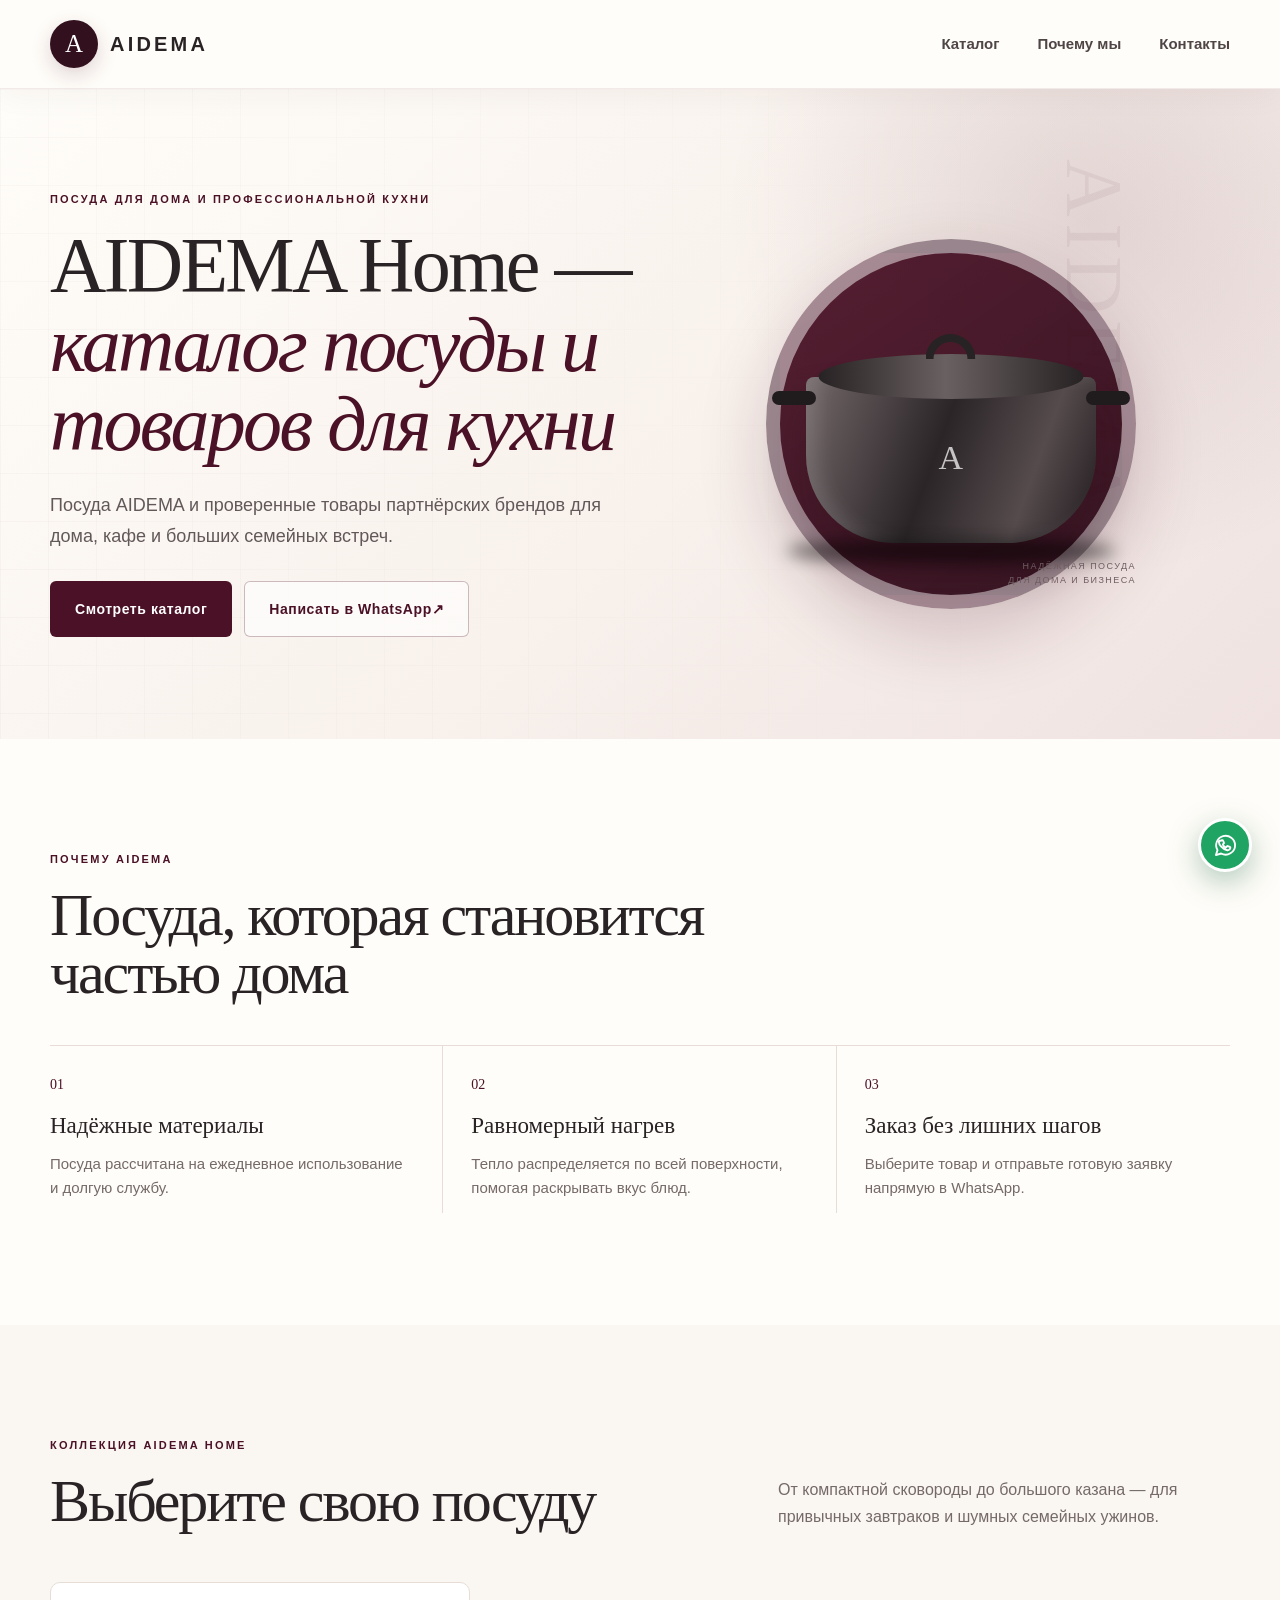
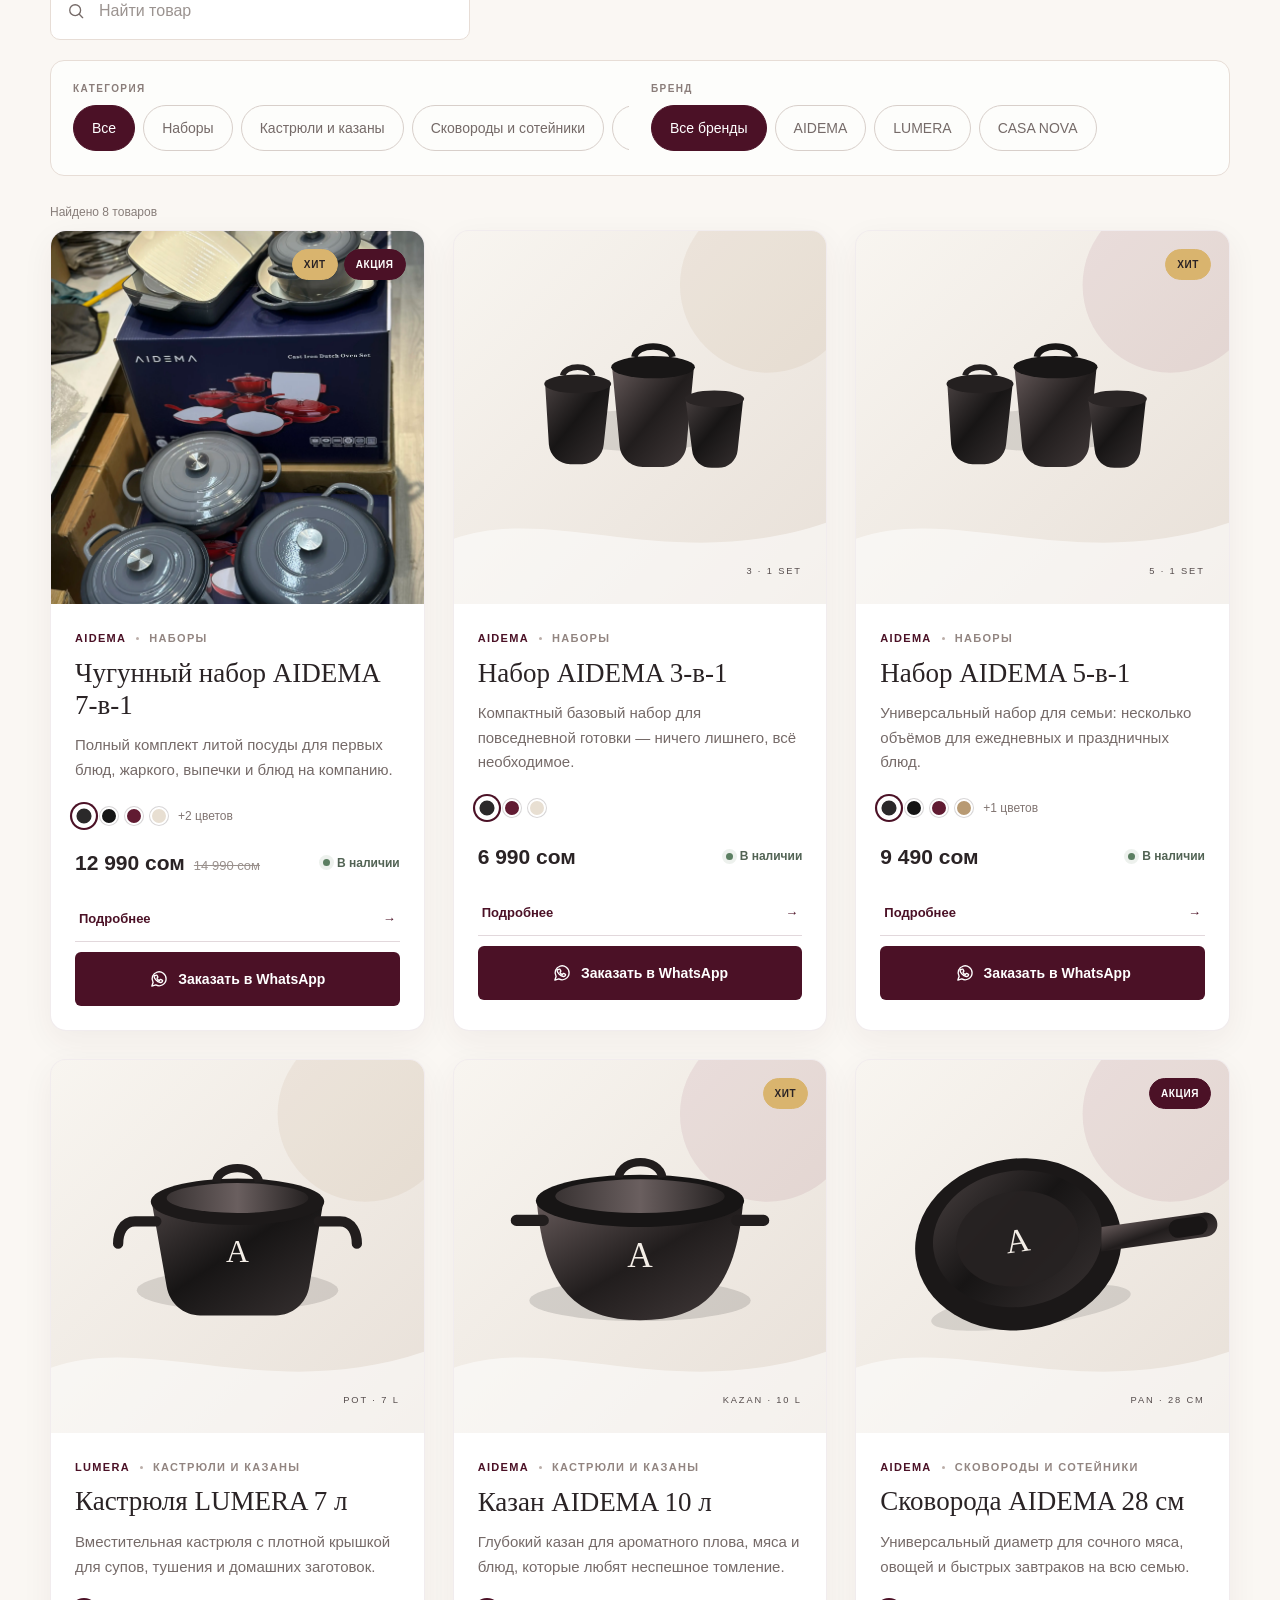
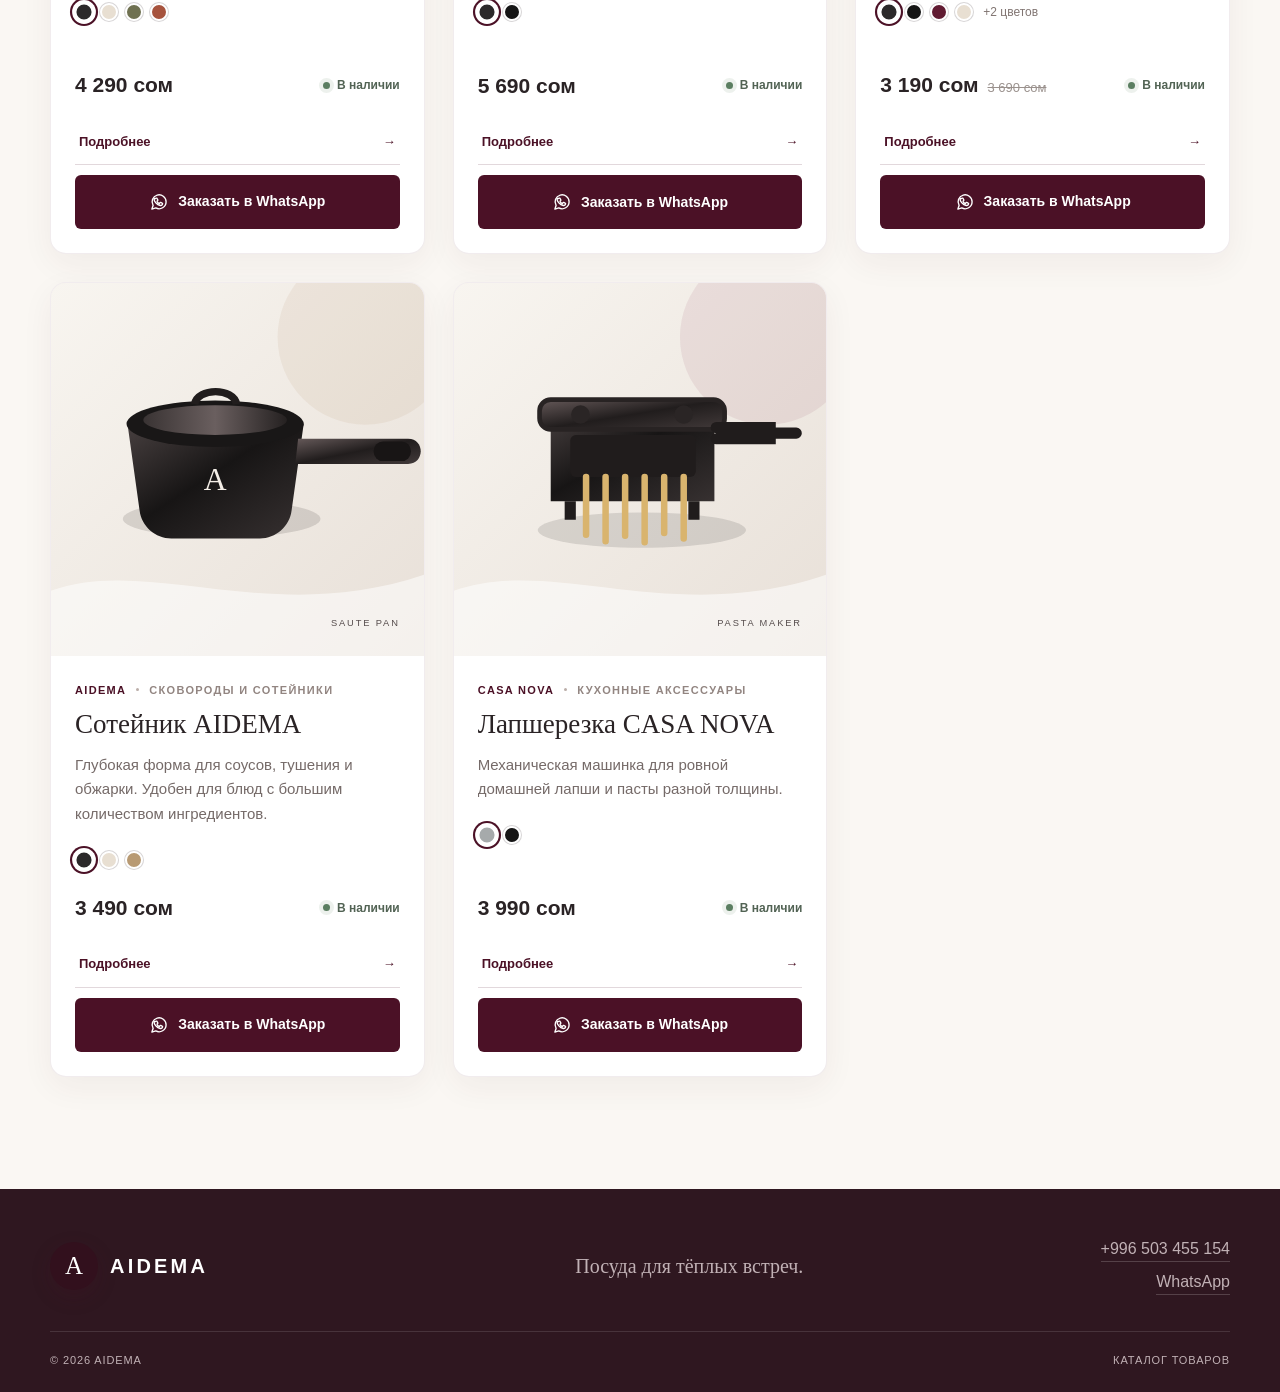
==== index.html @ 8fff705a "Initial Aidema catalog" ====
<!DOCTYPE html>
<html lang="ru">
<head>
  <meta charset="UTF-8">
  <meta name="viewport" content="width=device-width, initial-scale=1.0">
  <meta name="description" content="AIDEMA Home — каталог посуды AIDEMA и проверенных товаров партнёрских брендов для дома и кафе.">
  <meta name="theme-color" content="#fffaf6">
  <title>AIDEMA Home — каталог посуды и товаров для кухни</title>
  <link rel="stylesheet" href="style.css">
  <script src="products.js" defer></script>
  <script src="product-service.js" defer></script>
  <script src="script.js" defer></script>
</head>
<body>
  <a class="skip-link" href="#catalog">Перейти к каталогу</a>

  <header class="site-header">
    <div class="container header-inner">
      <a class="brand" href="#top" aria-label="AIDEMA — на главную">
        <span class="brand-mark">A</span>
        <span class="brand-name">AIDEMA</span>
      </a>

      <nav class="main-nav" aria-label="Основная навигация">
        <a href="#catalog">Каталог</a>
        <a href="#advantages">Почему мы</a>
        <a href="#contacts">Контакты</a>
      </nav>

    </div>
  </header>

  <main id="top">
    <section class="hero" aria-labelledby="hero-title">
      <div class="container hero-inner">
        <div class="hero-copy">
          <p class="eyebrow">Посуда для дома и профессиональной кухни</p>
          <h1 id="hero-title">AIDEMA Home — <em>каталог посуды и товаров для кухни</em></h1>
          <p class="hero-text">Посуда AIDEMA и проверенные товары партнёрских брендов для дома, кафе и больших семейных встреч.</p>
          <div class="hero-actions">
            <a class="button button-primary" href="#catalog">Смотреть каталог</a>
            <a class="button button-ghost" data-general-whatsapp href="#">Написать в WhatsApp <span aria-hidden="true">↗</span></a>
          </div>
        </div>

        <div class="hero-visual" aria-hidden="true">
          <span class="hero-monogram">AIDEMA</span>
          <div class="hero-lid"><span></span></div>
          <div class="hero-pot">
            <span class="hero-pot-mark">A</span>
          </div>
          <div class="hero-shadow"></div>
          <p>Надёжная посуда<br>для дома и бизнеса</p>
        </div>
      </div>
    </section>

    <section class="advantages" id="advantages" aria-labelledby="advantages-title">
      <div class="container">
        <div class="section-intro advantages-intro">
          <p class="eyebrow eyebrow-dark">Почему AIDEMA</p>
          <h2 id="advantages-title">Посуда, которая становится частью дома</h2>
        </div>

        <div class="advantages-grid">
          <article class="advantage-card">
            <span class="advantage-number">01</span>
            <div>
              <h3>Надёжные материалы</h3>
              <p>Посуда рассчитана на ежедневное использование и долгую службу.</p>
            </div>
          </article>
          <article class="advantage-card">
            <span class="advantage-number">02</span>
            <div>
              <h3>Равномерный нагрев</h3>
              <p>Тепло распределяется по всей поверхности, помогая раскрывать вкус блюд.</p>
            </div>
          </article>
          <article class="advantage-card">
            <span class="advantage-number">03</span>
            <div>
              <h3>Заказ без лишних шагов</h3>
              <p>Выберите товар и отправьте готовую заявку напрямую в WhatsApp.</p>
            </div>
          </article>
        </div>
      </div>
    </section>

    <section class="catalog-section" id="catalog" aria-labelledby="catalog-title">
      <div class="container">
        <div class="catalog-heading">
          <div class="section-intro">
            <p class="eyebrow eyebrow-dark">Коллекция AIDEMA Home</p>
            <h2 id="catalog-title">Выберите свою посуду</h2>
          </div>
          <p class="catalog-lead">От компактной сковороды до большого казана — для привычных завтраков и шумных семейных ужинов.</p>
        </div>

        <div class="catalog-controls">
          <label class="search-box" for="product-search">
            <svg viewBox="0 0 24 24" aria-hidden="true">
              <circle cx="11" cy="11" r="6.5"></circle>
              <path d="m16 16 4 4"></path>
            </svg>
            <input id="product-search" type="search" placeholder="Найти товар" autocomplete="off">
          </label>

          <div class="filters-panel" id="filters-panel" data-filter-panel>
            <div class="filter-group">
              <p class="filter-label">Категория</p>
              <div class="category-filters" id="category-filters" aria-label="Фильтр по категории">
                <button class="filter-button is-active" type="button" data-category="all" aria-pressed="true">Все</button>
              </div>
            </div>
            <div class="filter-group">
              <p class="filter-label">Бренд</p>
              <div class="category-filters brand-filters" id="brand-filters" aria-label="Фильтр по бренду">
                <button class="filter-button is-active" type="button" data-brand="all" aria-pressed="true">Все бренды</button>
              </div>
            </div>
          </div>
        </div>

        <div class="catalog-meta">
          <p id="catalog-status" aria-live="polite">Загружаем каталог…</p>
        </div>

        <div class="products-grid" id="products-grid"></div>

        <div class="empty-state" id="empty-state" hidden>
          <span aria-hidden="true">A</span>
          <h3>Ничего не нашли</h3>
          <p>Попробуйте изменить запрос, категорию или выбранный бренд.</p>
          <button class="button button-secondary" id="reset-filters" type="button">Сбросить фильтры</button>
        </div>
      </div>
    </section>

  </main>

  <dialog class="product-dialog" id="product-dialog" aria-labelledby="dialog-product-title">
    <div class="dialog-shell">
      <button class="dialog-close" type="button" data-close-dialog aria-label="Закрыть подробную информацию">
        <span aria-hidden="true">×</span>
      </button>
      <div id="dialog-content"></div>
    </div>
  </dialog>

  <footer class="site-footer" id="contacts">
    <div class="container footer-inner">
      <a class="brand brand-footer" href="#top" aria-label="AIDEMA — наверх">
        <span class="brand-mark">A</span>
        <span class="brand-name">AIDEMA</span>
      </a>
      <p>Посуда для тёплых встреч.</p>
      <div class="footer-contacts">
        <a href="tel:+996503455154">+996 503 455 154</a>
        <a data-general-whatsapp href="#">WhatsApp</a>
      </div>
    </div>
    <div class="container footer-bottom">
      <p>© <span id="current-year"></span> AIDEMA</p>
      <p>Каталог товаров</p>
    </div>
  </footer>

  <a class="floating-whatsapp" data-general-whatsapp href="#" aria-label="Написать AIDEMA в WhatsApp">
    <svg viewBox="0 0 24 24" aria-hidden="true">
      <path d="M20.5 11.7a8.4 8.4 0 0 1-12.4 7.4L3.5 20.5l1.4-4.4A8.4 8.4 0 1 1 20.5 11.7Z"></path>
      <path d="M8.1 7.8c.2-.5.4-.5.7-.5h.5c.2 0 .4.1.5.4l.8 1.8c.1.3 0 .5-.2.7l-.6.7c-.2.2-.1.4 0 .6.5.9 1.2 1.7 2.1 2.2.2.1.4.2.6 0l.8-1c.2-.2.4-.3.7-.2l1.8.8c.3.1.5.2.5.4 0 .2-.1 1.2-.7 1.8-.5.5-1.3.8-2 .7-.5-.1-3.3-.8-5.4-3.2-1.7-1.9-2.1-3.6-2.1-4.2 0-.5.2-.8.4-1Z"></path>
    </svg>
  </a>
</body>
</html>
---- style.css ----
:root {
  --wine: #4b1126;
  --wine-dark: #32101d;
  --ink: #2a2325;
  --muted: #756a68;
  --cream: #f7f2ed;
  --paper: #fffdf9;
  --line: #e7ddd6;
  --white: #ffffff;
  --whatsapp: #1fa463;
  --container: 1180px;
  --shadow: 0 24px 64px rgba(65, 32, 39, 0.12);
}

*,
*::before,
*::after {
  box-sizing: border-box;
}

html {
  scroll-behavior: smooth;
  scroll-padding-top: 82px;
}

body {
  margin: 0;
  color: var(--ink);
  background: var(--paper);
  font-family: Arial, Helvetica, sans-serif;
  font-size: 16px;
  line-height: 1.5;
  -webkit-font-smoothing: antialiased;
}

body,
button,
input {
  font-family: Arial, Helvetica, sans-serif;
}

img {
  display: block;
  max-width: 100%;
}

a {
  color: inherit;
  text-decoration: none;
}

button,
input {
  font: inherit;
}

button,
a {
  -webkit-tap-highlight-color: transparent;
}

button:focus-visible,
a:focus-visible,
input:focus-visible {
  outline: 3px solid rgba(111, 24, 49, 0.3);
  outline-offset: 3px;
}

.container {
  width: calc(100% - 36px);
  max-width: var(--container);
  margin-inline: auto;
}

.skip-link {
  position: fixed;
  top: 8px;
  left: 8px;
  z-index: 1000;
  padding: 10px 14px;
  color: var(--white);
  background: var(--wine);
  border-radius: 6px;
  transform: translateY(-150%);
  transition: transform 0.2s ease;
}

.skip-link:focus {
  transform: translateY(0);
}

.site-header {
  position: sticky;
  top: 0;
  z-index: 50;
  background: rgba(255, 253, 249, 0.96);
  border-bottom: 1px solid rgba(75, 17, 38, 0.08);
  box-shadow: 0 8px 30px rgba(61, 31, 38, 0.04);
  backdrop-filter: blur(18px);
}

.header-inner {
  display: flex;
  align-items: center;
  justify-content: space-between;
  min-height: 76px;
  gap: 18px;
}

.brand {
  display: inline-flex;
  align-items: center;
  gap: 12px;
  font-weight: 700;
  letter-spacing: 0.2em;
}

.brand-mark {
  display: grid;
  width: 42px;
  height: 42px;
  place-items: center;
  color: var(--white);
  background: var(--wine-dark);
  border-radius: 50%;
  font-family: Georgia, "Times New Roman", serif;
  font-size: 22px;
  font-weight: 400;
  letter-spacing: 0;
  box-shadow: 0 7px 20px rgba(75, 17, 38, 0.18);
}

.brand-name {
  font-size: 17px;
}

.main-nav {
  display: none;
}

.hero {
  position: relative;
  overflow: hidden;
  color: var(--ink);
  background:
    radial-gradient(circle at 85% 20%, rgba(75, 17, 38, 0.12), transparent 30%),
    linear-gradient(135deg, #fffdf9 0%, #f8f1ec 55%, #efe2e1 100%);
}

.hero::before {
  position: absolute;
  inset: 0;
  content: "";
  background-image: linear-gradient(rgba(75, 17, 38, 0.025) 1px, transparent 1px), linear-gradient(90deg, rgba(75, 17, 38, 0.025) 1px, transparent 1px);
  background-size: 48px 48px;
  mask-image: linear-gradient(to right, #000, transparent 82%);
}

.hero-inner {
  position: relative;
  display: grid;
  min-height: 640px;
  padding-top: 64px;
  padding-bottom: 52px;
}

.hero-copy {
  position: relative;
  z-index: 2;
}

.eyebrow {
  margin: 0 0 18px;
  color: var(--wine);
  font-size: 11px;
  font-weight: 700;
  letter-spacing: 0.2em;
  text-transform: uppercase;
}

.eyebrow-dark {
  color: var(--wine);
}

.hero h1,
.section-intro h2,
.product-dialog h2 {
  margin: 0;
  font-family: Georgia, "Times New Roman", serif;
  font-weight: 400;
  letter-spacing: -0.035em;
  line-height: 0.98;
}

.hero h1 {
  max-width: 680px;
  font-size: clamp(46px, 12vw, 78px);
  line-height: 1.02;
}

.hero h1 em {
  color: var(--wine);
  font-weight: 400;
}

.hero-text {
  max-width: 590px;
  margin: 26px 0 30px;
  color: #62585a;
  font-size: 18px;
  line-height: 1.7;
}

.hero-actions {
  display: flex;
  flex-wrap: wrap;
  align-items: center;
  gap: 12px;
}

.button {
  display: inline-flex;
  min-height: 56px;
  align-items: center;
  justify-content: center;
  padding: 15px 24px;
  border: 1px solid transparent;
  border-radius: 6px;
  cursor: pointer;
  font-size: 14px;
  font-weight: 700;
  letter-spacing: 0.04em;
  transition: transform 0.2s ease, background-color 0.2s ease, border-color 0.2s ease;
}

.button:hover {
  transform: translateY(-2px);
}

.button-primary {
  color: var(--white);
  background: var(--wine);
}

.button-primary:hover {
  background: var(--wine-dark);
}

.button-ghost {
  color: var(--wine);
  background: rgba(255, 255, 255, 0.62);
  border-color: rgba(75, 17, 38, 0.28);
}

.button-ghost:hover {
  color: var(--white);
  background: var(--wine);
  border-color: var(--wine);
}

.hero-actions .button {
  width: 100%;
}

.hero-visual {
  position: relative;
  align-self: end;
  width: min(100%, 370px);
  height: 240px;
  margin: 28px auto 0;
}

.hero-visual::before {
  position: absolute;
  left: 50%;
  bottom: 0;
  width: 310px;
  height: 310px;
  content: "";
  background: linear-gradient(145deg, rgba(75, 17, 38, 0.94), rgba(50, 16, 29, 0.98));
  border: 14px solid rgba(255, 255, 255, 0.48);
  border-radius: 50%;
  box-shadow: 0 28px 70px rgba(75, 17, 38, 0.19);
  transform: translateX(-50%);
}

.hero-monogram {
  position: absolute;
  right: -18px;
  top: -60px;
  color: rgba(75, 17, 38, 0.055);
  font-family: Georgia, "Times New Roman", serif;
  font-size: 80px;
  letter-spacing: 0.08em;
  writing-mode: vertical-rl;
}

.hero-pot {
  position: absolute;
  left: 50%;
  bottom: 28px;
  width: 228px;
  height: 128px;
  border-radius: 8px 8px 88px 88px;
  background: linear-gradient(110deg, #73686a, #2b2527 45%, #554b4d 75%, #211b1d);
  box-shadow: inset 12px 0 18px rgba(255, 255, 255, 0.1), 0 28px 42px rgba(50, 16, 29, 0.32);
  transform: translateX(-50%);
}

.hero-pot::before,
.hero-pot::after {
  position: absolute;
  top: 14px;
  width: 44px;
  height: 14px;
  content: "";
  background: #201c1d;
  border-radius: 7px;
}

.hero-pot::before {
  left: -34px;
}

.hero-pot::after {
  right: -34px;
}

.hero-pot-mark {
  position: absolute;
  left: 50%;
  top: 48%;
  color: rgba(255, 255, 255, 0.72);
  font-family: Georgia, "Times New Roman", serif;
  font-size: 34px;
  transform: translate(-50%, -50%);
}

.hero-lid {
  position: absolute;
  left: 50%;
  bottom: 147px;
  z-index: 2;
  width: 208px;
  height: 35px;
  background: linear-gradient(90deg, #272223, #696061 48%, #272223);
  border-radius: 50%;
  transform: translateX(-50%);
}

.hero-lid span {
  position: absolute;
  left: 50%;
  top: -20px;
  width: 50px;
  height: 25px;
  border: 8px solid #272223;
  border-bottom: 0;
  border-radius: 25px 25px 0 0;
  transform: translateX(-50%);
}

.hero-shadow {
  position: absolute;
  left: 50%;
  bottom: 12px;
  width: 270px;
  height: 26px;
  background: rgba(0, 0, 0, 0.5);
  border-radius: 50%;
  filter: blur(8px);
  transform: translateX(-50%);
}

.hero-visual p {
  position: absolute;
  right: 0;
  bottom: 0;
  z-index: 2;
  margin: 0;
  color: #6f5d62;
  font-size: 9px;
  letter-spacing: 0.16em;
  text-align: right;
  text-transform: uppercase;
}

.advantages,
.catalog-section {
  padding: 84px 0;
}

.advantages {
  background: var(--paper);
}

.section-intro h2 {
  max-width: 720px;
  font-size: clamp(36px, 9vw, 60px);
}

.advantages-intro {
  margin-bottom: 42px;
}

.advantages-grid {
  display: grid;
  border-top: 1px solid var(--line);
}

.advantage-card {
  display: grid;
  grid-template-columns: 48px 1fr;
  gap: 14px;
  padding: 30px 0;
  border-bottom: 1px solid var(--line);
}

.advantage-number {
  color: var(--wine);
  font-family: Georgia, "Times New Roman", serif;
  font-size: 14px;
}

.advantage-card h3 {
  margin: 0 0 8px;
  font-family: Georgia, "Times New Roman", serif;
  font-size: 23px;
  font-weight: 400;
}

.advantage-card p {
  margin: 0;
  color: var(--muted);
  font-size: 15px;
  line-height: 1.65;
}

.catalog-section {
  background: #faf7f3;
}

.catalog-heading {
  display: grid;
  gap: 22px;
  margin-bottom: 36px;
}

.catalog-lead {
  max-width: 500px;
  margin: 0;
  color: var(--muted);
  line-height: 1.7;
}

.catalog-controls {
  display: grid;
  gap: 20px;
  margin-bottom: 22px;
}

.filters-panel {
  display: grid;
  gap: 16px;
  padding: 18px;
  background: rgba(255, 255, 255, 0.72);
  border: 1px solid var(--line);
  border-radius: 14px;
}

.filter-group {
  min-width: 0;
}

.filter-label {
  margin: 0 0 9px;
  color: #8a7d7a;
  font-size: 10px;
  font-weight: 700;
  letter-spacing: 0.14em;
  text-transform: uppercase;
}

.search-box {
  position: relative;
  display: block;
  max-width: 420px;
}

.search-box svg {
  position: absolute;
  left: 16px;
  top: 50%;
  width: 20px;
  height: 20px;
  fill: none;
  stroke: var(--muted);
  stroke-linecap: round;
  stroke-width: 1.6;
  transform: translateY(-50%);
}

.search-box input {
  width: 100%;
  height: 58px;
  padding: 0 18px 0 48px;
  color: var(--ink);
  background: var(--white);
  border: 1px solid var(--line);
  border-radius: 10px;
  outline: none;
  transition: border-color 0.2s ease, box-shadow 0.2s ease;
}

.search-box input::placeholder {
  color: #9b9390;
}

.search-box input:focus {
  border-color: var(--wine);
  box-shadow: 0 0 0 4px rgba(111, 24, 49, 0.08);
}

.category-filters {
  display: flex;
  overflow-x: auto;
  gap: 8px;
  padding-bottom: 4px;
  scrollbar-width: none;
}

.category-filters::-webkit-scrollbar {
  display: none;
}

.filter-button {
  flex: 0 0 auto;
  min-height: 46px;
  padding: 11px 18px;
  color: var(--muted);
  background: transparent;
  border: 1px solid #d8cfca;
  border-radius: 50px;
  cursor: pointer;
  font-size: 14px;
  transition: color 0.2s ease, background-color 0.2s ease, border-color 0.2s ease;
}

.filter-button:hover,
.filter-button.is-active {
  color: var(--white);
  background: var(--wine);
  border-color: var(--wine);
}

.catalog-meta {
  min-height: 32px;
  padding: 5px 0;
}

.catalog-meta p {
  margin: 0;
  color: #877d79;
  font-size: 12px;
}

.products-grid {
  display: grid;
  grid-template-columns: minmax(0, 1fr);
  gap: 26px;
}

.product-card {
  overflow: hidden;
  background: var(--white);
  border: 1px solid rgba(75, 17, 38, 0.08);
  border-radius: 16px;
  cursor: pointer;
  box-shadow: 0 10px 32px rgba(65, 32, 39, 0.055);
  transition: transform 0.25s ease, box-shadow 0.25s ease;
}

.product-card:hover {
  box-shadow: var(--shadow);
  transform: translateY(-6px);
}

.product-media {
  position: relative;
  overflow: hidden;
  aspect-ratio: 1 / 1;
  background: #f0e9e3;
}

.product-media img {
  width: 100%;
  height: 100%;
  object-fit: cover;
  transition: transform 0.5s ease;
}

.product-card:hover .product-media img {
  transform: scale(1.025);
}

.product-badges {
  position: absolute;
  right: 18px;
  left: auto;
  top: 18px;
  display: flex;
  flex-wrap: wrap;
  gap: 6px;
}

.badge {
  padding: 7px 11px;
  color: #3d3635;
  background: rgba(255, 255, 255, 0.9);
  border: 1px solid rgba(23, 19, 19, 0.09);
  border-radius: 999px;
  font-size: 10px;
  font-weight: 700;
  letter-spacing: 0.06em;
  text-transform: uppercase;
  backdrop-filter: blur(7px);
}

.badge-sale {
  color: var(--white);
  background: var(--wine);
  border-color: var(--wine);
}

.badge-hit {
  color: var(--ink);
  background: #d9b46e;
  border-color: #d9b46e;
}

.product-content {
  display: flex;
  min-height: 410px;
  flex-direction: column;
  padding: 26px 24px 24px;
}

.product-meta {
  display: flex;
  flex-wrap: wrap;
  align-items: center;
  gap: 7px 10px;
  margin-bottom: 10px;
}

.product-brand,
.product-category {
  margin: 0;
  font-size: 11px;
  font-weight: 700;
  letter-spacing: 0.12em;
  text-transform: uppercase;
}

.product-brand {
  color: var(--wine);
}

.product-category {
  display: flex;
  align-items: center;
  gap: 10px;
  color: #928581;
}

.product-category::before {
  width: 3px;
  height: 3px;
  content: "";
  background: #bbaea9;
  border-radius: 50%;
}

.product-content h3 {
  margin: 0 0 12px;
  font-family: Georgia, "Times New Roman", serif;
  font-size: 27px;
  font-weight: 400;
  line-height: 1.2;
}

.product-description {
  display: -webkit-box;
  overflow: hidden;
  margin: 0 0 24px;
  color: var(--muted);
  font-size: 15px;
  line-height: 1.65;
  -webkit-box-orient: vertical;
  -webkit-line-clamp: 3;
}

.product-colors {
  display: flex;
  flex-wrap: wrap;
  align-items: center;
  gap: 10px;
  margin: 0 0 22px;
}

.color-dots {
  display: flex;
  align-items: center;
  gap: 7px;
}

.color-swatch {
  display: block;
  width: 18px;
  height: 18px;
  padding: 0;
  background: var(--swatch-color);
  border: 2px solid var(--white);
  border-radius: 50%;
  cursor: pointer;
  box-shadow: 0 0 0 1px rgba(42, 35, 37, 0.19);
  transition: box-shadow 0.2s ease, transform 0.2s ease;
}

.color-swatch:hover,
.color-swatch:focus-visible {
  box-shadow: 0 0 0 2px var(--white), 0 0 0 4px rgba(75, 17, 38, 0.48);
  outline: none;
  transform: scale(1.08);
}

.color-swatch.is-active {
  box-shadow: 0 0 0 2px var(--white), 0 0 0 4px var(--wine);
  transform: scale(1.08);
}

.more-colors {
  color: #817572;
  font-size: 12px;
}

.product-footer {
  margin-top: auto;
}

.product-price {
  display: flex;
  align-items: baseline;
  gap: 9px;
  margin: 0;
  font-size: 21px;
  font-weight: 700;
}

.product-price-row,
.dialog-price-row {
  display: flex;
  flex-wrap: wrap;
  align-items: center;
  justify-content: space-between;
  gap: 10px 14px;
}

.product-price-row {
  margin-bottom: 18px;
}

.stock-status {
  display: inline-flex;
  align-items: center;
  gap: 7px;
  color: #526354;
  font-size: 12px;
  font-weight: 700;
  white-space: nowrap;
}

.stock-status i {
  width: 7px;
  height: 7px;
  background: #5b7e61;
  border-radius: 50%;
  box-shadow: 0 0 0 4px rgba(91, 126, 97, 0.11);
}

.stock-status.is-order {
  color: #8b6b3e;
}

.stock-status.is-order i {
  background: #b48845;
  box-shadow: 0 0 0 4px rgba(180, 136, 69, 0.12);
}

.old-price {
  color: #9a918d;
  font-size: 13px;
  font-weight: 400;
  text-decoration: line-through;
}

.product-actions {
  display: grid;
  gap: 10px;
}

.whatsapp-button {
  display: flex;
  min-height: 54px;
  align-items: center;
  justify-content: center;
  gap: 9px;
  width: 100%;
  padding: 13px 16px;
  border-radius: 6px;
  font-size: 14px;
  font-weight: 700;
  transition: background-color 0.2s ease, border-color 0.2s ease, color 0.2s ease, transform 0.2s ease;
}

.details-link {
  display: flex;
  min-height: 46px;
  align-items: center;
  justify-content: space-between;
  padding: 0 4px;
  color: var(--wine);
  background: transparent;
  border: 0;
  border-bottom: 1px solid rgba(75, 17, 38, 0.16);
  cursor: pointer;
  font-size: 13px;
  font-weight: 700;
}

.details-link:hover {
  color: var(--wine-dark);
  border-bottom-color: rgba(75, 17, 38, 0.42);
}

.whatsapp-button {
  color: var(--white);
  background: var(--wine);
}

.whatsapp-button:hover {
  background: var(--wine-dark);
  transform: translateY(-1px);
}

.whatsapp-button svg,
.floating-whatsapp svg {
  width: 20px;
  height: 20px;
  fill: none;
  stroke: currentColor;
  stroke-linecap: round;
  stroke-linejoin: round;
  stroke-width: 1.65;
}

.empty-state {
  padding: 68px 20px;
  text-align: center;
}

.empty-state > span {
  display: grid;
  width: 60px;
  height: 60px;
  margin: 0 auto 20px;
  place-items: center;
  color: var(--white);
  background: var(--wine);
  border-radius: 50%;
  font-family: Georgia, "Times New Roman", serif;
  font-size: 30px;
}

.empty-state h3 {
  margin: 0 0 8px;
  font-family: Georgia, "Times New Roman", serif;
  font-size: 27px;
  font-weight: 400;
}

.empty-state p {
  margin: 0 auto 22px;
  color: var(--muted);
}

.button-secondary {
  color: var(--ink);
  background: transparent;
  border-color: var(--ink);
}

.button-secondary:hover {
  color: var(--white);
  background: var(--ink);
}

.modal-open {
  overflow: hidden;
}

.product-dialog {
  width: calc(100% - 10px);
  max-width: 980px;
  height: calc(100dvh - 10px);
  max-height: none;
  overflow: hidden;
  padding: 0;
  color: var(--ink);
  background: var(--paper);
  border: 0;
  border-radius: 16px;
  box-shadow: 0 36px 110px rgba(0, 0, 0, 0.3);
}

.product-dialog[open] {
  animation: dialog-reveal 0.28s cubic-bezier(0.2, 0.8, 0.2, 1) both;
}

.product-dialog::backdrop {
  background: rgba(17, 17, 17, 0.66);
  backdrop-filter: blur(10px);
  animation: backdrop-reveal 0.24s ease-out both;
}

.dialog-shell,
#dialog-content {
  position: relative;
  height: 100%;
}

.dialog-close {
  position: absolute;
  right: 14px;
  top: 14px;
  z-index: 3;
  display: grid;
  width: 42px;
  height: 42px;
  place-items: center;
  color: var(--ink);
  background: rgba(255, 255, 255, 0.92);
  border: 1px solid rgba(75, 17, 38, 0.12);
  border-radius: 50%;
  cursor: pointer;
  font-family: Georgia, "Times New Roman", serif;
  font-size: 28px;
  line-height: 1;
  box-shadow: 0 8px 24px rgba(51, 22, 31, 0.11);
}

.dialog-product {
  display: grid;
  grid-template-rows: minmax(250px, 40vh) minmax(0, 1fr);
  height: 100%;
}

.dialog-media {
  overflow: hidden;
  background: var(--cream);
}

.dialog-media img {
  width: 100%;
  height: 100%;
  object-fit: cover;
}

.dialog-copy {
  position: relative;
  display: flex;
  min-height: 0;
  flex-direction: column;
  overflow: hidden;
}

.dialog-scroll {
  flex: 1 1 auto;
  min-height: 0;
  overflow-y: auto;
  padding: 28px 22px 16px;
  overscroll-behavior: contain;
}

.dialog-meta {
  display: flex;
  flex-wrap: wrap;
  gap: 8px 14px;
  margin: 0 48px 14px 0;
}

.dialog-brand,
.dialog-category {
  font-size: 11px;
  font-weight: 700;
  letter-spacing: 0.13em;
  text-transform: uppercase;
}

.dialog-brand {
  color: var(--wine);
}

.dialog-category {
  color: #928581;
}

.product-dialog h2 {
  margin-bottom: 18px;
  font-size: clamp(31px, 8vw, 46px);
  line-height: 1.05;
}

.dialog-price-row {
  justify-content: flex-start;
  margin-bottom: 24px;
}

.dialog-description {
  margin: 0 0 26px;
  color: var(--muted);
  font-size: 16px;
  line-height: 1.7;
}

.dialog-price {
  font-size: 25px;
}

.dialog-section {
  padding-top: 22px;
  border-top: 1px solid var(--line);
}

.dialog-section + .dialog-section {
  margin-top: 22px;
}

.dialog-section h3 {
  margin: 0 0 15px;
  font-family: Georgia, "Times New Roman", serif;
  font-size: 20px;
  font-weight: 400;
}

.dialog-section .product-colors {
  margin-bottom: 0;
}

.selected-color {
  margin: 14px 0 0;
  color: var(--muted);
  font-size: 13px;
}

.selected-color strong {
  color: var(--ink);
}

.dialog-section .color-swatch {
  width: 24px;
  height: 24px;
}

.specifications-list {
  margin: 0;
}

.specifications-list > div {
  display: grid;
  grid-template-columns: minmax(0, 0.9fr) minmax(0, 1.1fr);
  gap: 18px;
  padding: 11px 0;
  border-bottom: 1px solid rgba(231, 221, 214, 0.8);
}

.specifications-list dt,
.specifications-list dd {
  margin: 0;
  font-size: 13px;
}

.specifications-list dt {
  color: #958985;
}

.specifications-list dd {
  color: var(--ink);
  font-weight: 700;
  text-align: right;
}

.dialog-actions {
  position: sticky;
  bottom: 0;
  z-index: 2;
  margin-top: auto;
  padding: 14px 22px max(14px, env(safe-area-inset-bottom));
  background: rgba(255, 253, 249, 0.96);
  border-top: 1px solid var(--line);
  box-shadow: 0 -14px 30px rgba(42, 35, 37, 0.06);
  backdrop-filter: blur(12px);
}

.dialog-help {
  margin: 0 0 10px;
  color: #8b7d7a;
  font-size: 12px;
}

.dialog-whatsapp {
  max-width: none;
}

@keyframes dialog-reveal {
  from {
    opacity: 0;
    transform: scale(0.965) translateY(8px);
  }
  to {
    opacity: 1;
    transform: scale(1) translateY(0);
  }
}

@keyframes backdrop-reveal {
  from { opacity: 0; }
  to { opacity: 1; }
}

.site-footer {
  color: #c1b1b5;
  background: #2f1720;
}

.footer-inner {
  display: grid;
  gap: 24px;
  padding-top: 48px;
  padding-bottom: 36px;
}

.brand-footer {
  color: var(--white);
}

.footer-inner > p {
  margin: 0;
  font-family: Georgia, "Times New Roman", serif;
  font-size: 20px;
}

.footer-contacts {
  display: flex;
  flex-direction: column;
  align-items: flex-start;
  gap: 8px;
}

.footer-contacts a {
  border-bottom: 1px solid rgba(255, 255, 255, 0.18);
  transition: color 0.2s ease;
}

.footer-contacts a:hover {
  color: var(--white);
}

.footer-bottom {
  display: flex;
  justify-content: space-between;
  padding-top: 20px;
  padding-bottom: 24px;
  border-top: 1px solid rgba(255, 255, 255, 0.12);
  font-size: 11px;
  letter-spacing: 0.08em;
  text-transform: uppercase;
}

.footer-bottom p {
  margin: 0;
}

.floating-whatsapp {
  position: fixed;
  right: 16px;
  bottom: 16px;
  z-index: 40;
  display: grid;
  width: 54px;
  height: 54px;
  place-items: center;
  color: var(--white);
  background: var(--whatsapp);
  border: 3px solid var(--white);
  border-radius: 50%;
  box-shadow: 0 10px 30px rgba(22, 100, 64, 0.34);
  transition: transform 0.2s ease;
}

.floating-whatsapp:hover {
  transform: translateY(-3px) scale(1.03);
}

.floating-whatsapp svg {
  width: 27px;
  height: 27px;
}

@media (min-width: 540px) {
  .hero-actions .button {
    width: auto;
  }
}

@media (min-width: 760px) {
  .container {
    width: calc(100% - 64px);
  }

  .header-inner {
    min-height: 88px;
  }

  .brand-mark {
    width: 48px;
    height: 48px;
    font-size: 25px;
  }

  .brand-name {
    font-size: 20px;
  }

  .main-nav {
    display: flex;
    align-items: center;
    gap: 38px;
    color: #4f4547;
    font-size: 15px;
    font-weight: 600;
  }

  .main-nav a {
    transition: color 0.2s ease;
  }

  .main-nav a:hover {
    color: var(--wine);
  }

  .hero-inner {
    grid-template-columns: minmax(0, 1.18fr) minmax(330px, 0.82fr);
    align-items: center;
    min-height: 650px;
    gap: 48px;
    padding-top: 76px;
    padding-bottom: 76px;
  }

  .hero-visual {
    align-self: center;
    height: 390px;
    margin: 0;
  }

  .hero-pot {
    bottom: 66px;
    width: 290px;
    height: 166px;
  }

  .hero-visual::before {
    width: 370px;
    height: 370px;
  }

  .hero-lid {
    bottom: 210px;
    width: 265px;
    height: 45px;
  }

  .hero-shadow {
    bottom: 45px;
    width: 330px;
  }

  .hero-visual p {
    bottom: 22px;
  }

  .advantages,
  .catalog-section {
    padding: 112px 0;
  }

  .advantages-grid {
    grid-template-columns: repeat(3, 1fr);
  }

  .advantage-card {
    grid-template-columns: 1fr;
    padding: 28px 28px 12px;
    border-right: 1px solid var(--line);
    border-bottom: 0;
  }

  .advantage-card:first-child {
    padding-left: 0;
  }

  .advantage-card:last-child {
    padding-right: 0;
    border-right: 0;
  }

  .catalog-heading {
    grid-template-columns: minmax(0, 1.2fr) minmax(300px, 0.8fr);
    align-items: end;
    gap: 50px;
    margin-bottom: 52px;
  }

  .catalog-controls {
    grid-template-columns: 1fr;
    align-items: stretch;
  }

  .filters-panel {
    grid-template-columns: repeat(2, minmax(0, 1fr));
    gap: 22px;
    padding: 20px 22px;
  }

  .products-grid {
    grid-template-columns: repeat(2, minmax(0, 1fr));
    gap: 28px;
  }

  .footer-inner {
    grid-template-columns: 1fr 1fr auto;
    align-items: center;
  }

  .footer-contacts {
    align-items: flex-end;
  }
}

@media (min-width: 860px) {
  .product-dialog {
    width: min(calc(100% - 56px), 980px);
    height: min(760px, calc(100dvh - 56px));
    border-radius: 22px;
  }

  .dialog-product {
    grid-template-columns: minmax(0, 1fr) minmax(0, 1fr);
    grid-template-rows: 1fr;
    min-height: 0;
  }

  .dialog-media {
    height: 100%;
    aspect-ratio: auto;
  }

  .dialog-copy {
    padding: 0;
  }

  .dialog-scroll {
    padding: 52px 48px 24px;
  }

  .dialog-actions {
    padding: 18px 48px 28px;
  }
}

@media (min-width: 1020px) {
  .products-grid {
    grid-template-columns: repeat(3, minmax(0, 1fr));
  }

  .product-content {
    min-height: 420px;
  }

  .floating-whatsapp {
    right: 28px;
    bottom: 28px;
  }
}

@media (prefers-reduced-motion: reduce) {
  html {
    scroll-behavior: auto;
  }

  *,
  *::before,
  *::after {
    scroll-behavior: auto !important;
    transition-duration: 0.01ms !important;
  }
}
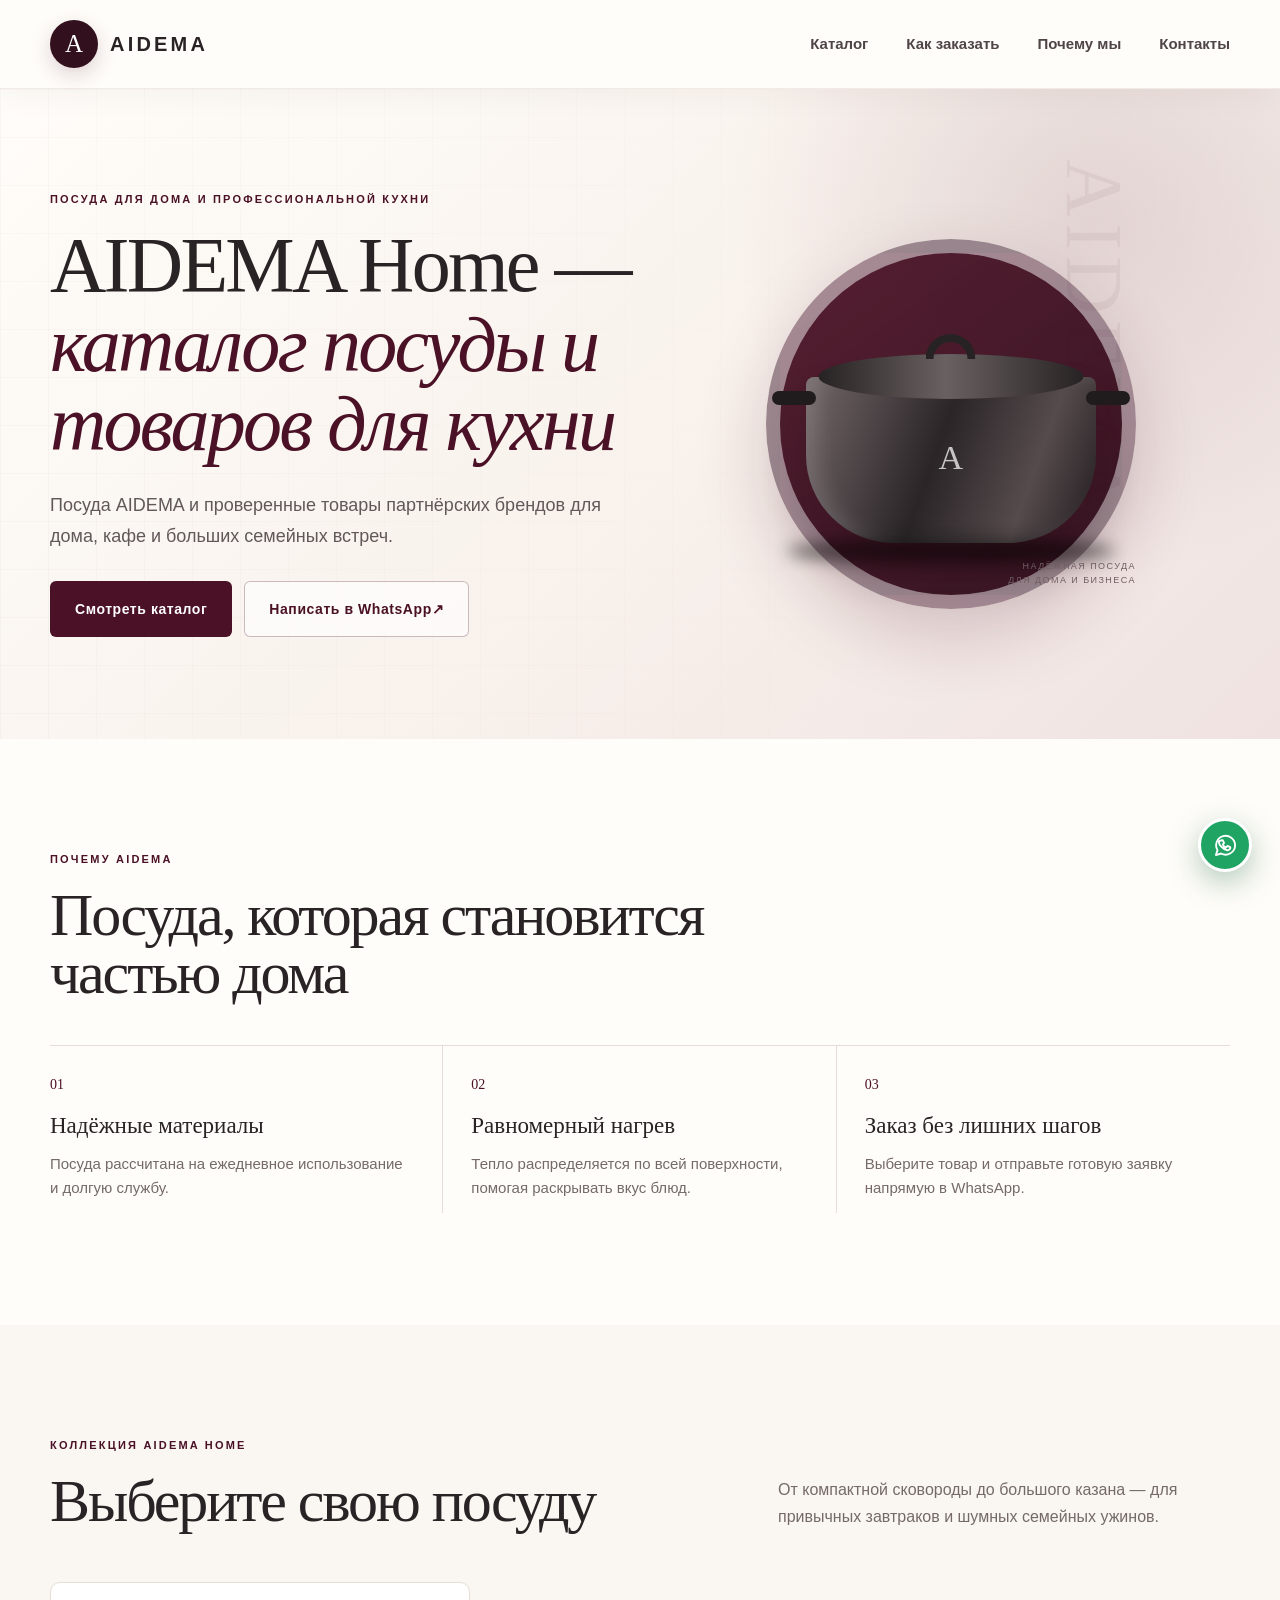
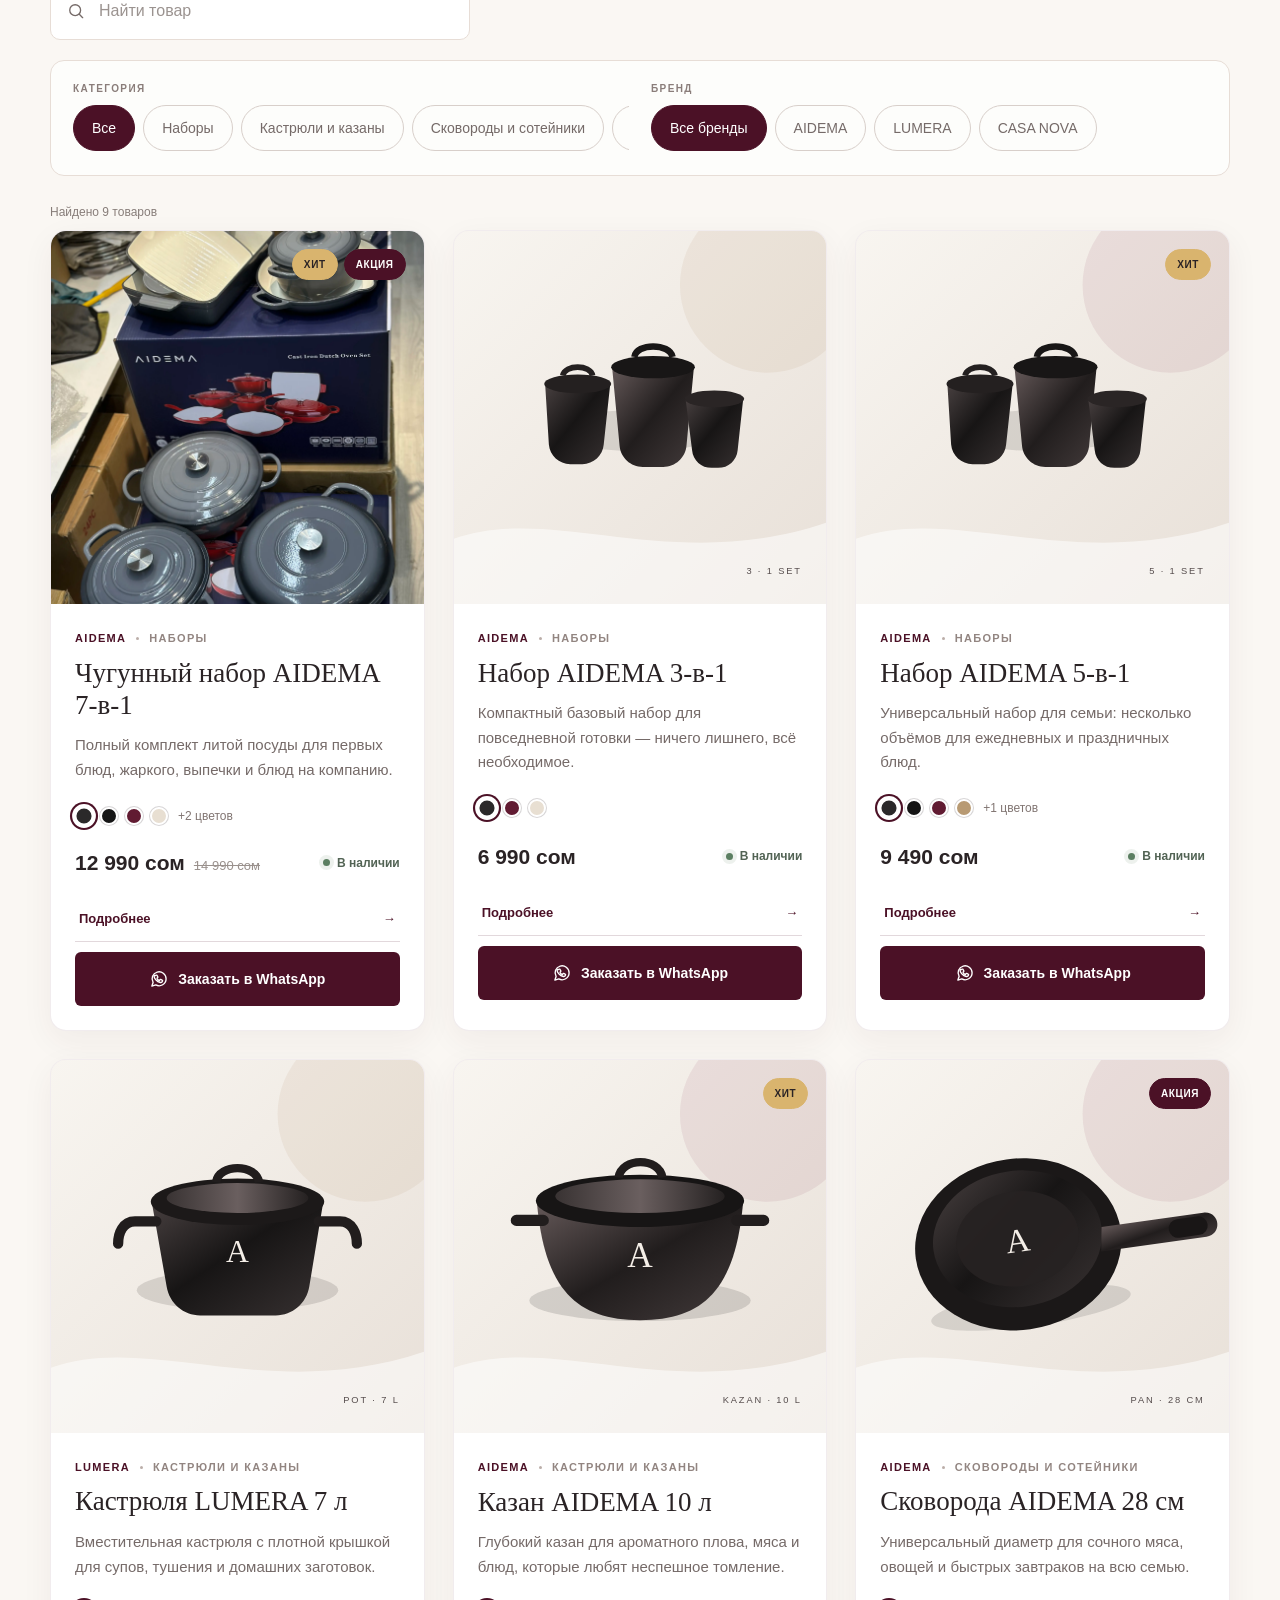
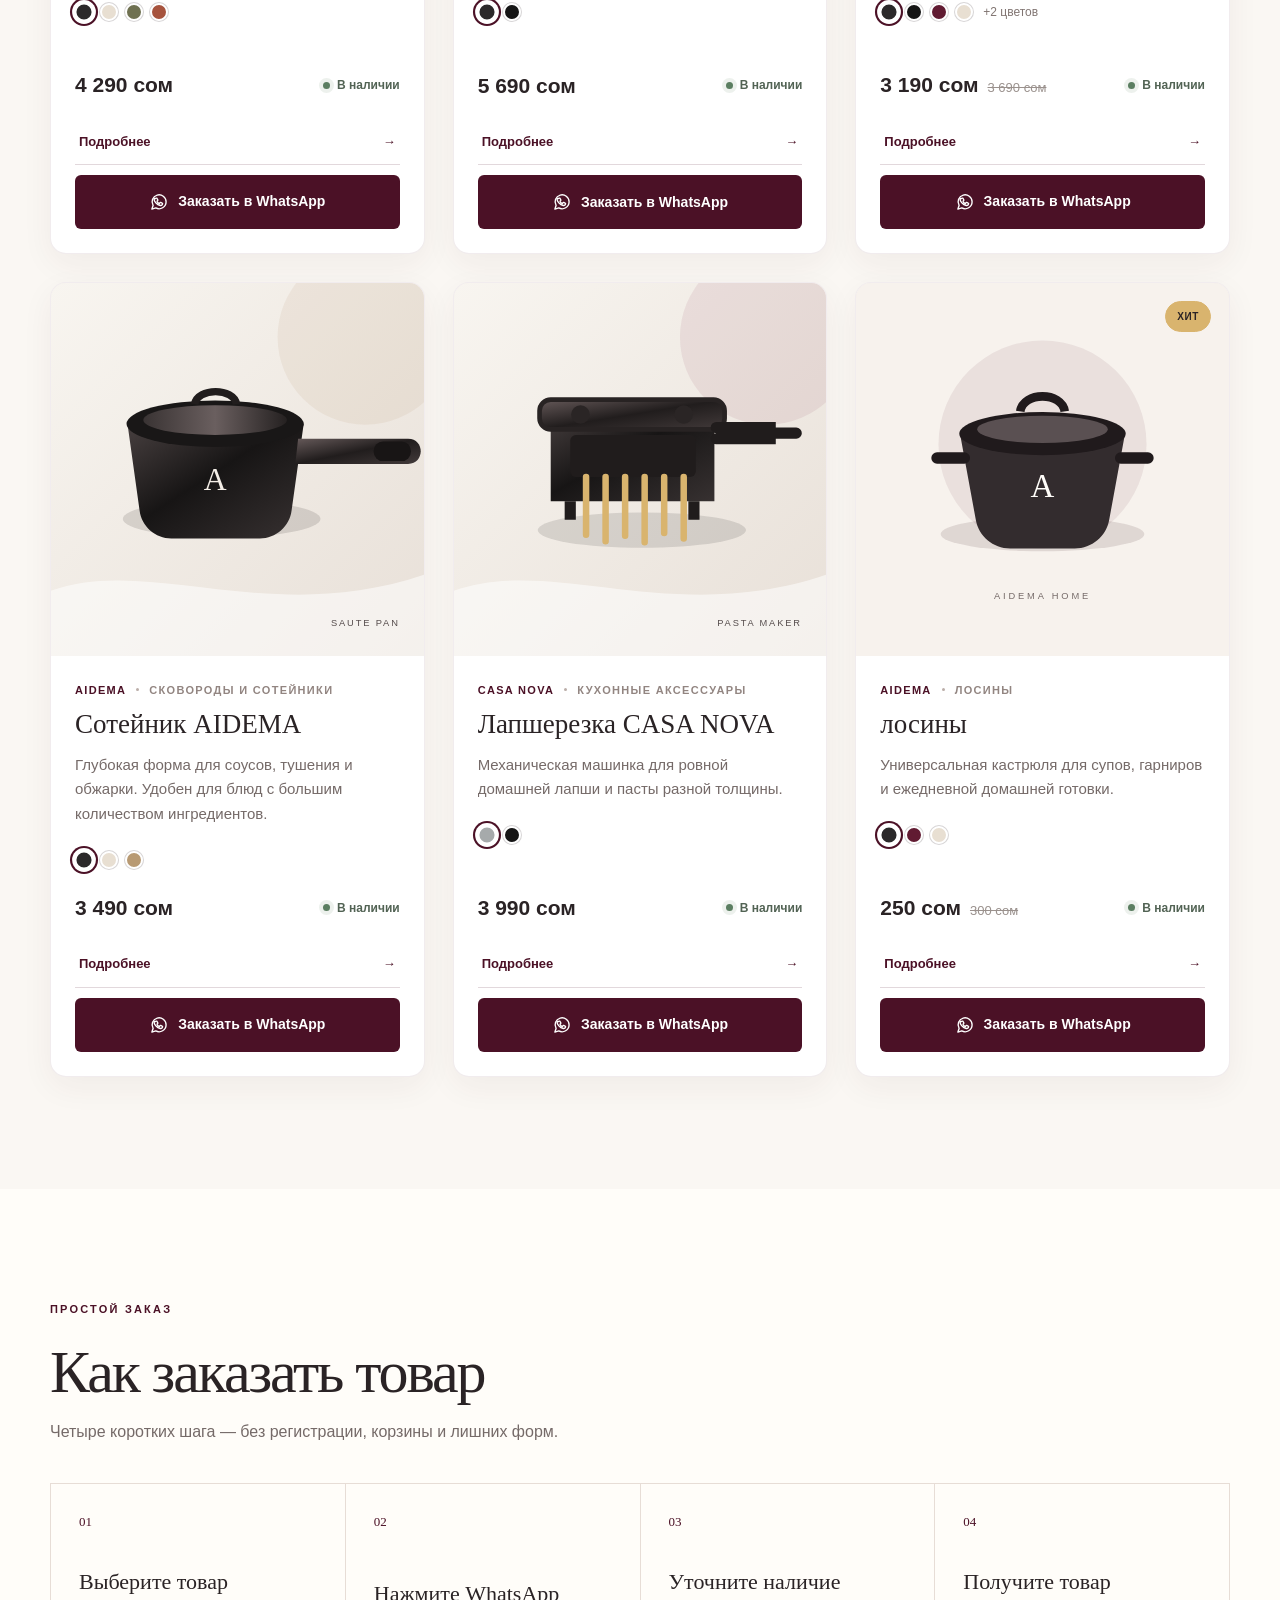
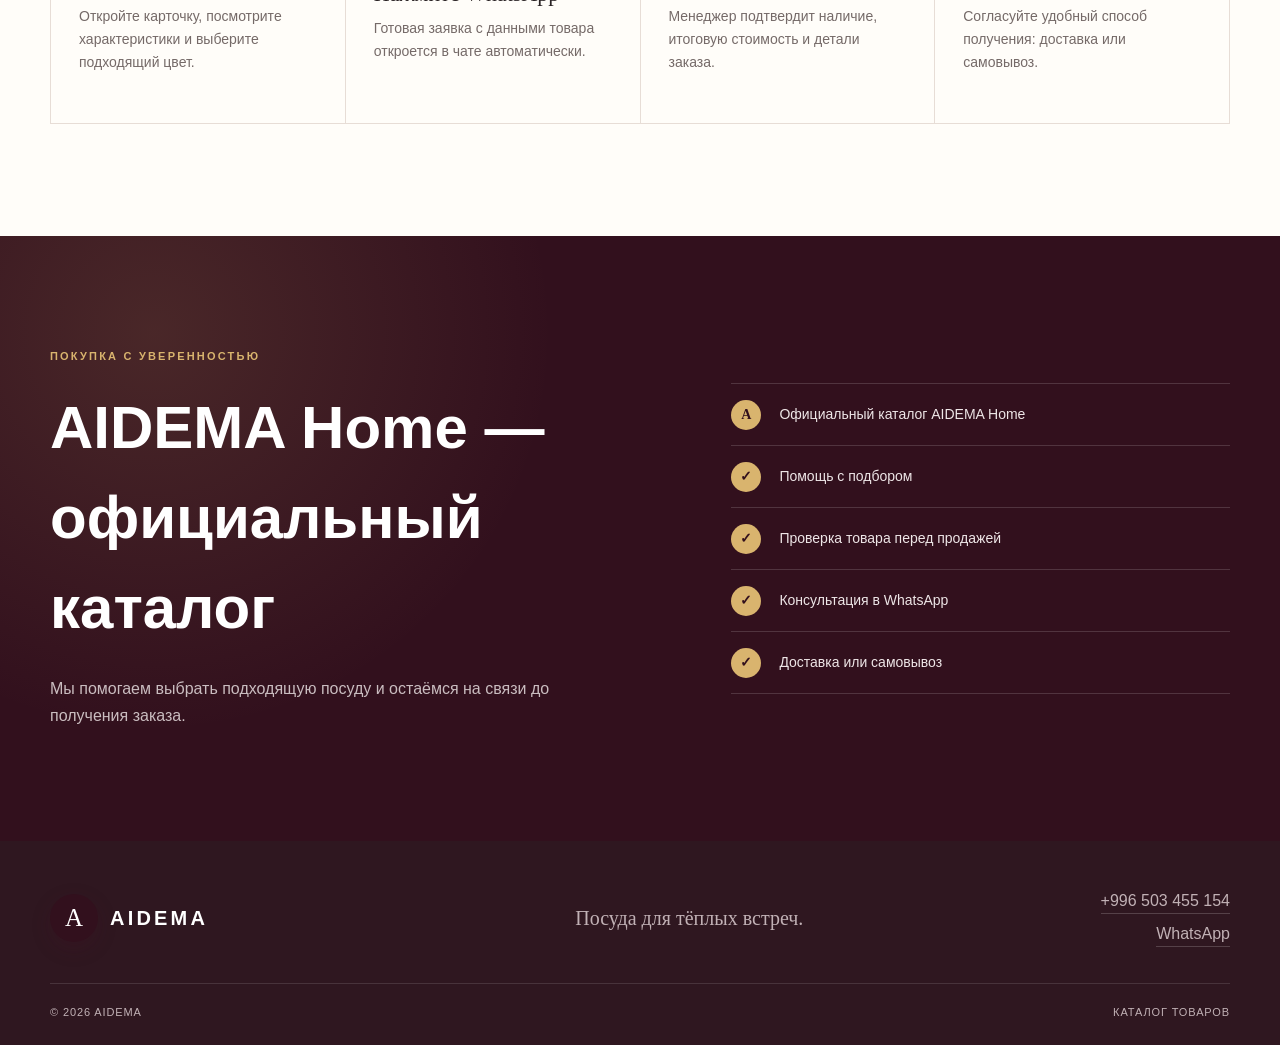
==== commit 0e8c8330: "Add admin lite panel" ====
--- a/index.html
+++ b/index.html
@@ -3,9 +3,16 @@
 <head>
   <meta charset="UTF-8">
   <meta name="viewport" content="width=device-width, initial-scale=1.0">
-  <meta name="description" content="AIDEMA Home — каталог посуды AIDEMA и проверенных товаров партнёрских брендов для дома и кафе.">
+  <meta name="description" content="Официальный каталог AIDEMA Home: посуда и товары для кухни, помощь с подбором, проверка перед продажей, доставка и заказ через WhatsApp.">
   <meta name="theme-color" content="#fffaf6">
-  <title>AIDEMA Home — каталог посуды и товаров для кухни</title>
+  <meta property="og:type" content="website">
+  <meta property="og:locale" content="ru_RU">
+  <meta property="og:title" content="AIDEMA Home — посуда и товары для кухни">
+  <meta property="og:description" content="Официальный каталог AIDEMA Home. Подберём посуду, проверим товар и поможем оформить доставку или самовывоз через WhatsApp.">
+  <meta property="og:image" content="assets/products/cast-7in1-graphite/cast-7in1-graphite-main.webp">
+  <meta property="og:image:alt" content="Набор посуды AIDEMA Home">
+  <link rel="icon" href="assets/favicon.svg" type="image/svg+xml">
+  <title>AIDEMA Home — официальный каталог посуды для дома и кухни</title>
   <link rel="stylesheet" href="style.css">
   <script src="products.js" defer></script>
   <script src="product-service.js" defer></script>
@@ -23,6 +30,7 @@
 
       <nav class="main-nav" aria-label="Основная навигация">
         <a href="#catalog">Каталог</a>
+        <a href="#how-to-order">Как заказать</a>
         <a href="#advantages">Почему мы</a>
         <a href="#contacts">Контакты</a>
       </nav>
@@ -138,6 +146,63 @@
       </div>
     </section>
 
+    <section class="order-section" id="how-to-order" aria-labelledby="order-title">
+      <div class="container">
+        <div class="section-intro order-intro">
+          <p class="eyebrow eyebrow-dark">Простой заказ</p>
+          <h2 id="order-title">Как заказать товар</h2>
+          <p>Четыре коротких шага — без регистрации, корзины и лишних форм.</p>
+        </div>
+        <ol class="order-steps">
+          <li>
+            <span>01</span>
+            <div>
+              <h3>Выберите товар</h3>
+              <p>Откройте карточку, посмотрите характеристики и выберите подходящий цвет.</p>
+            </div>
+          </li>
+          <li>
+            <span>02</span>
+            <div>
+              <h3>Нажмите WhatsApp</h3>
+              <p>Готовая заявка с данными товара откроется в чате автоматически.</p>
+            </div>
+          </li>
+          <li>
+            <span>03</span>
+            <div>
+              <h3>Уточните наличие</h3>
+              <p>Менеджер подтвердит наличие, итоговую стоимость и детали заказа.</p>
+            </div>
+          </li>
+          <li>
+            <span>04</span>
+            <div>
+              <h3>Получите товар</h3>
+              <p>Согласуйте удобный способ получения: доставка или самовывоз.</p>
+            </div>
+          </li>
+        </ol>
+      </div>
+    </section>
+
+    <section class="trust-section" aria-labelledby="trust-title">
+      <div class="container trust-inner">
+        <div class="trust-copy">
+          <p class="eyebrow">Покупка с уверенностью</p>
+          <h2 id="trust-title">AIDEMA Home — официальный каталог</h2>
+          <p>Мы помогаем выбрать подходящую посуду и остаёмся на связи до получения заказа.</p>
+        </div>
+        <ul class="trust-list">
+          <li><span aria-hidden="true">A</span>Официальный каталог AIDEMA Home</li>
+          <li><span aria-hidden="true">✓</span>Помощь с подбором</li>
+          <li><span aria-hidden="true">✓</span>Проверка товара перед продажей</li>
+          <li><span aria-hidden="true">✓</span>Консультация в WhatsApp</li>
+          <li><span aria-hidden="true">✓</span>Доставка или самовывоз</li>
+        </ul>
+      </div>
+    </section>
+
   </main>
 
   <dialog class="product-dialog" id="product-dialog" aria-labelledby="dialog-product-title">
--- a/style.css
+++ b/style.css
@@ -894,6 +894,127 @@
   color: var(--muted);
 }
 
+.order-section {
+  padding: 92px 0;
+  background: var(--paper);
+}
+
+.order-intro {
+  display: grid;
+  gap: 8px;
+  margin-bottom: 38px;
+}
+
+.order-intro h2,
+.trust-copy h2 {
+  margin: 0;
+  font-size: clamp(36px, 9vw, 60px);
+}
+
+.order-intro > p:last-child {
+  max-width: 560px;
+  margin: 8px 0 0;
+  color: var(--muted);
+  line-height: 1.7;
+}
+
+.order-steps {
+  display: grid;
+  margin: 0;
+  padding: 0;
+  border-top: 1px solid var(--line);
+  list-style: none;
+}
+
+.order-steps li {
+  display: grid;
+  grid-template-columns: 44px 1fr;
+  gap: 13px;
+  padding: 26px 0;
+  border-bottom: 1px solid var(--line);
+}
+
+.order-steps li > span {
+  color: var(--wine);
+  font-family: Georgia, "Times New Roman", serif;
+  font-size: 13px;
+}
+
+.order-steps h3 {
+  margin: 0 0 7px;
+  font-family: Georgia, "Times New Roman", serif;
+  font-size: 22px;
+  font-weight: 400;
+}
+
+.order-steps p {
+  margin: 0;
+  color: var(--muted);
+  font-size: 14px;
+  line-height: 1.65;
+}
+
+.trust-section {
+  padding: 86px 0;
+  color: var(--white);
+  background:
+    radial-gradient(circle at 12% 16%, rgba(217, 180, 110, 0.14), transparent 25rem),
+    #32101d;
+}
+
+.trust-inner {
+  display: grid;
+  gap: 42px;
+}
+
+.trust-copy .eyebrow {
+  color: #d9b46e;
+}
+
+.trust-copy h2 {
+  max-width: 660px;
+  color: var(--white);
+}
+
+.trust-copy > p:last-child {
+  max-width: 560px;
+  margin: 22px 0 0;
+  color: #cabdc0;
+  line-height: 1.7;
+}
+
+.trust-list {
+  display: grid;
+  margin: 0;
+  padding: 0;
+  border-top: 1px solid rgba(255, 255, 255, 0.15);
+  list-style: none;
+}
+
+.trust-list li {
+  display: grid;
+  grid-template-columns: 36px 1fr;
+  align-items: center;
+  gap: 12px;
+  min-height: 62px;
+  padding: 11px 0;
+  color: #eee6e7;
+  border-bottom: 1px solid rgba(255, 255, 255, 0.15);
+  font-size: 14px;
+}
+
+.trust-list li span {
+  display: grid;
+  width: 30px;
+  height: 30px;
+  place-items: center;
+  color: #32101d;
+  background: #d9b46e;
+  border-radius: 50%;
+  font-family: Georgia, "Times New Roman", serif;
+  font-weight: 700;
+}
+
 .button-secondary {
   color: var(--ink);
   background: transparent;
@@ -961,16 +1082,66 @@
 
 .dialog-product {
   display: grid;
-  grid-template-rows: minmax(250px, 40vh) minmax(0, 1fr);
+  grid-template-rows: minmax(300px, 44vh) minmax(0, 1fr);
   height: 100%;
 }
 
-.dialog-media {
+.dialog-gallery {
+  display: grid;
+  grid-template-rows: minmax(0, 1fr) auto;
+  min-height: 0;
   overflow: hidden;
   background: var(--cream);
 }
 
-.dialog-media img {
+.dialog-main-media {
+  min-height: 0;
+  overflow: hidden;
+  background: var(--cream);
+}
+
+.dialog-main-media > img {
+  width: 100%;
+  height: 100%;
+  object-fit: contain;
+}
+
+.dialog-thumbnails {
+  display: flex;
+  overflow-x: auto;
+  gap: 9px;
+  padding: 11px 16px 13px;
+  background: rgba(255, 253, 249, 0.94);
+  border-top: 1px solid var(--line);
+  scrollbar-width: thin;
+  overscroll-behavior-x: contain;
+}
+
+.dialog-thumbnail {
+  flex: 0 0 64px;
+  width: 64px;
+  height: 64px;
+  overflow: hidden;
+  padding: 0;
+  background: var(--cream);
+  border: 1px solid #d8cec8;
+  border-radius: 8px;
+  cursor: pointer;
+  opacity: 0.72;
+  transition: border-color 0.2s ease, box-shadow 0.2s ease, opacity 0.2s ease, transform 0.2s ease;
+}
+
+.dialog-thumbnail:hover,
+.dialog-thumbnail:focus-visible,
+.dialog-thumbnail.is-active {
+  border-color: var(--wine);
+  box-shadow: 0 0 0 2px rgba(75, 17, 38, 0.16);
+  opacity: 1;
+  outline: none;
+  transform: translateY(-1px);
+}
+
+.dialog-thumbnail img {
   width: 100%;
   height: 100%;
   object-fit: cover;
@@ -1194,7 +1365,7 @@
 .floating-whatsapp {
   position: fixed;
   right: 16px;
-  bottom: 16px;
+  bottom: max(16px, env(safe-area-inset-bottom));
   z-index: 40;
   display: grid;
   width: 54px;
@@ -1305,6 +1476,11 @@
     padding: 112px 0;
   }
 
+  .order-section,
+  .trust-section {
+    padding: 112px 0;
+  }
+
   .advantages-grid {
     grid-template-columns: repeat(3, 1fr);
   }
@@ -1348,6 +1524,24 @@
     gap: 28px;
   }
 
+  .order-steps {
+    grid-template-columns: repeat(2, minmax(0, 1fr));
+    border-left: 1px solid var(--line);
+  }
+
+  .order-steps li {
+    grid-template-columns: 1fr;
+    min-height: 240px;
+    padding: 28px;
+    border-right: 1px solid var(--line);
+  }
+
+  .trust-inner {
+    grid-template-columns: minmax(0, 1.1fr) minmax(340px, 0.9fr);
+    align-items: center;
+    gap: 72px;
+  }
+
   .footer-inner {
     grid-template-columns: 1fr 1fr auto;
     align-items: center;
@@ -1371,7 +1565,7 @@
     min-height: 0;
   }
 
-  .dialog-media {
+  .dialog-gallery {
     height: 100%;
     aspect-ratio: auto;
   }
@@ -1398,9 +1592,39 @@
     min-height: 420px;
   }
 
+  .order-steps {
+    grid-template-columns: repeat(4, minmax(0, 1fr));
+  }
+
   .floating-whatsapp {
     right: 28px;
-    bottom: 28px;
+    bottom: max(28px, env(safe-area-inset-bottom));
+  }
+}
+
+@media (max-width: 480px) {
+  .product-dialog {
+    width: calc(100% - 8px);
+    height: calc(100dvh - 8px);
+  }
+
+  .dialog-product {
+    grid-template-rows: minmax(260px, 42vh) minmax(0, 1fr);
+  }
+
+  .dialog-thumbnail {
+    flex-basis: 58px;
+    width: 58px;
+    height: 58px;
+  }
+
+  .dialog-scroll {
+    padding: 24px 18px 14px;
+  }
+
+  .dialog-actions {
+    padding-right: 18px;
+    padding-left: 18px;
   }
 }
 
